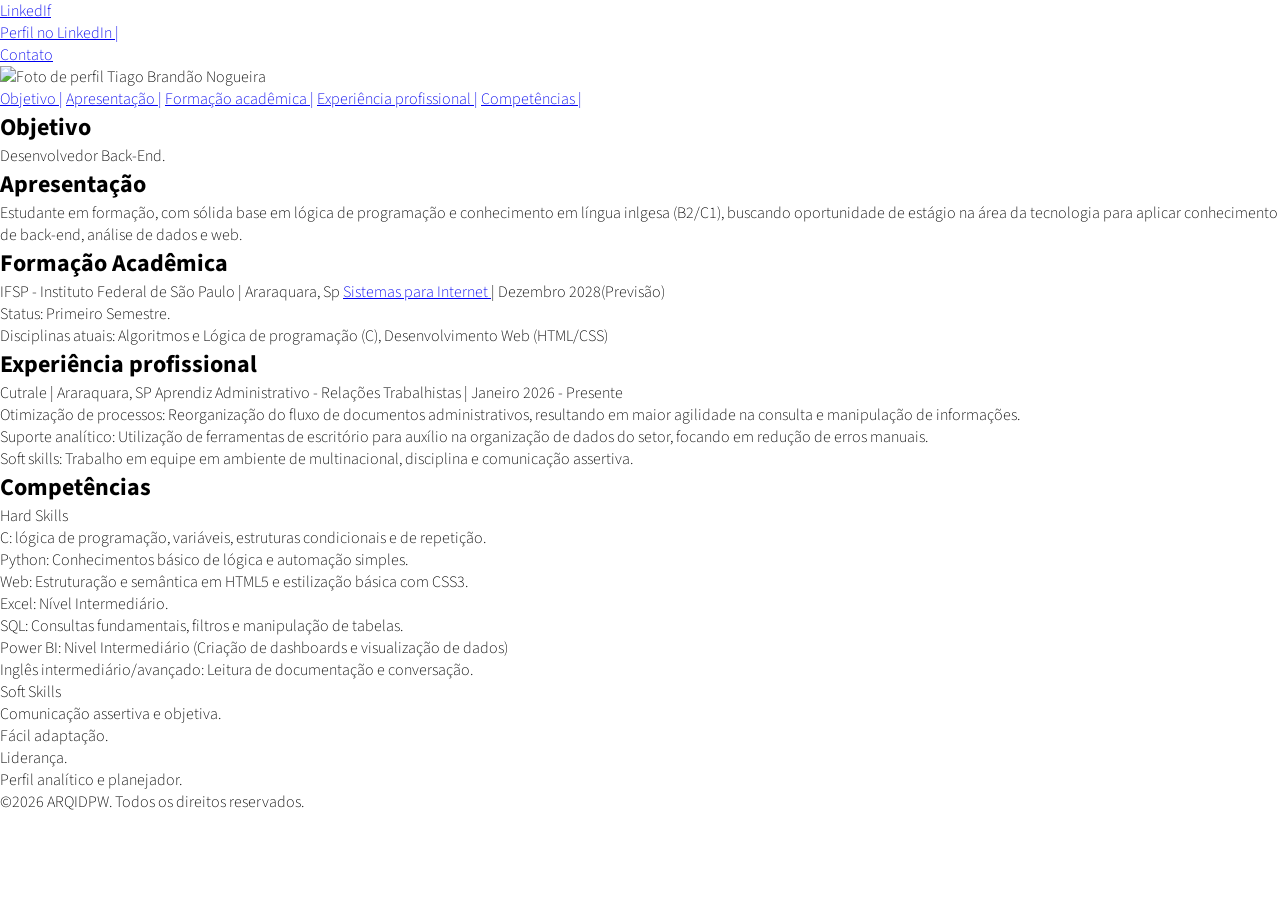
==== index.html @ 8becdbc6 "Estrutura do projeto" ====
<!DOCTYPE html>
<html lang="pt-BR">
    <head>
        <meta charset="UTF-8">
        <title>LinkedIF - Home</title>
        <link rel="shortcut icon" href="./img/linkedif_fav.png">
        <link rel="stylesheet" href="./css/style.css">
        <link rel="preconnect" href="https://fonts.googleapis.com">
        <link rel="preconnect" href="https://fonts.gstatic.com" crossorigin>
        <link href="https://fonts.googleapis.com/css2?family=Source+Sans+3:ital,wght@0,200..900;1,200..900&display=swap" rel="stylesheet">
    </head>
    <body class="source-sans-3-linkedif">
        <!--Cabeçalho principal da página-->
    <div id="header-container">
        <header id="page-header">
            <a href="./index.html">LinkedIf</a>
            <!--Menu principal da página-->
            <nav>
                <ul>
                    <li><a href="https://www.linkedin.com/in/tiago-nogueira-880b833b8/" target="_blank">Perfil no LinkedIn |</a></li>
                    
                    <li><a href="./html/contato.html">Contato</a></li>
                </ul>
            </nav>
            <!-- <hr> -->
        </header>
    </div>
        <!--Conteúdo principal-->
        <main>
            <header id="identificacao">
                <img src="./img/perfil.png" alt="Foto de perfil" width="50">
                <span>Tiago Brandão Nogueira</span>
                <nav>
                <a href="#objetivo">Objetivo |</a>
                <a href="#apresentacao">Apresentação |</a>
                <a href="#formacao">Formação acadêmica |</a>
                <a href="#exp">Experiência profissional |</a>
                <a href="#competencias">Competências |</a>
                </nav>
            </header>
            <section>
                <header>
                    <h2 id="objetivo">Objetivo</h2>
                </header>
                <p>Desenvolvedor Back-End.</p>
            </section>
            <section>
                <header>
                    <h2 id="apresentacao">Apresentação</h2>
                </header>
                <p>Estudante em formação, com sólida base em lógica de programação e conhecimento em língua inlgesa (B2/C1), buscando oportunidade de estágio na área da tecnologia para aplicar conhecimento de back-end, análise de dados e web.</p>
            </section>
            <section>
                <header>
                    <h2 id="formacao">Formação Acadêmica</h2>
                </header>
                <p>IFSP - Instituto Federal de São Paulo | Araraquara, Sp <a href="./html/tsi.html" target="_blank">Sistemas para Internet </a>| Dezembro 2028(Previsão)</p>
                <ul>
                    <li>Status: Primeiro Semestre.</li>
                    <li>Disciplinas atuais: Algoritmos e Lógica de programação (C), Desenvolvimento Web (HTML/CSS)</li>
                </ul>
            </section>
            <section>
                <header>
                    <h2 id="exp">Experiência profissional</h2>
                </header>
                <p>Cutrale | Araraquara, SP Aprendiz Administrativo - Relações Trabalhistas | Janeiro 2026 - Presente</p>
                <ul>
                    <li>Otimização de processos: Reorganização do fluxo de documentos administrativos, resultando em maior agilidade na consulta e manipulação de informações.</li>
                    <li>Suporte analítico: Utilização de ferramentas de escritório para auxílio na organização de dados do setor, focando em redução de erros manuais.</li>
                    <li>Soft skills: Trabalho em equipe em ambiente de multinacional, disciplina e comunicação assertiva.</li>
                </ul>
            </section>
            <section>
                <header>
                    <h2 id="competencias">Competências</h2>
                </header>
                <ul>
                <li>Hard Skills</li>
                    <ul>
                        <li>C: lógica de programação, variáveis, estruturas condicionais e de repetição.</li>
                        <li>Python: Conhecimentos básico de lógica e automação simples.</li>
                        <li>Web: Estruturação e semântica em HTML5 e estilização básica com CSS3.</li>
                        <li>Excel: Nível Intermediário.</li>
                        <li>SQL: Consultas fundamentais, filtros e manipulação de tabelas.</li>
                        <li>Power BI: Nivel Intermediário (Criação de dashboards e visualização de dados)</li>
                        <li>Inglês intermediário/avançado: Leitura de documentação e conversação.</li>
                    </ul>
                <li>Soft Skills</li>
                    <ul>
                        <li>Comunicação assertiva e objetiva.</li>
                        <li>Fácil adaptação.</li>
                        <li>Liderança.</li>
                        <li>Perfil analítico e planejador.</li>
                    </ul>
                </ul>
            </section>
        </main>
        <footer>
            <p>&copy;2026 ARQIDPW. Todos os direitos reservados.</p>
        </footer>
    </body>
</html>
---- css/style.css ----
/* Regra do reset */
*{
    padding: 0;
    margin: 0;
    box-sizing: border-box;
}

.source-sans-3-linkedif {
    font-family: "Source Sans 3", sans-serif;
    font-optical-sizing: auto;
    font-weight: 250;
    font-style: normal;
  }
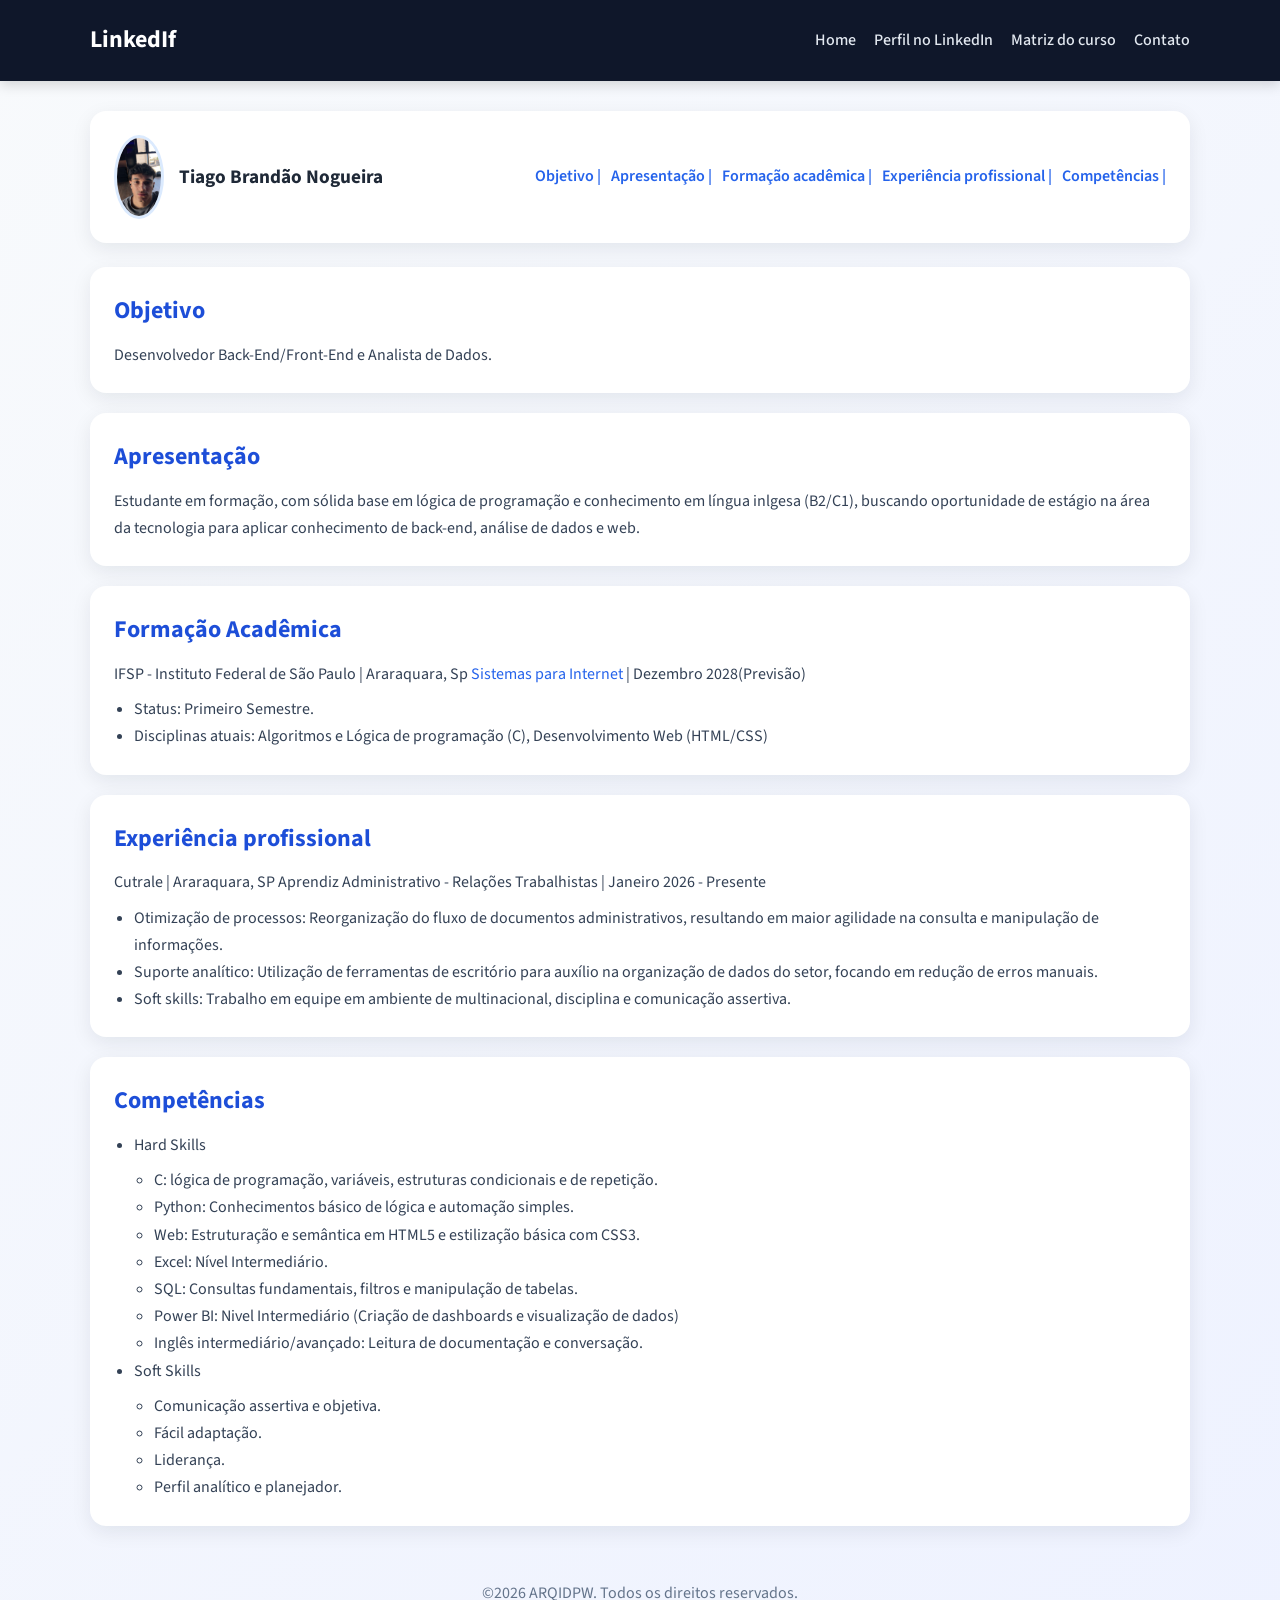
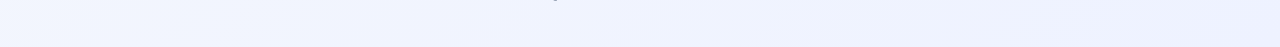
==== commit 4492bedb: "Subindo incremento de inforamação nas páginas html, estilização css e responsividade para todos os d" ====
--- a/index.html
+++ b/index.html
@@ -2,9 +2,10 @@
 <html lang="pt-BR">
     <head>
         <meta charset="UTF-8">
+        <meta name="viewport" content="width=device-width, initial-scale=1.0">
         <title>LinkedIF - Home</title>
-        <link rel="shortcut icon" href="./img/linkedif_fav.png">
-        <link rel="stylesheet" href="./css/style.css">
+        <link rel="shortcut icon" href="./img/favicon.ico" type="image/x-icon">
+        <link rel="stylesheet" href="./css/index.css">
         <link rel="preconnect" href="https://fonts.googleapis.com">
         <link rel="preconnect" href="https://fonts.gstatic.com" crossorigin>
         <link href="https://fonts.googleapis.com/css2?family=Source+Sans+3:ital,wght@0,200..900;1,200..900&display=swap" rel="stylesheet">
@@ -15,10 +16,17 @@
         <header id="page-header">
             <a href="./index.html">LinkedIf</a>
             <!--Menu principal da página-->
-            <nav>
+            <input type="checkbox" id="menu-toggle" class="menu-toggle">
+            <label for="menu-toggle" class="menu-toggle-label" aria-label="Abrir menu">
+                <span></span>
+                <span></span>
+                <span></span>
+            </label>
+            <nav class="menu-externo">
                 <ul>
-                    <li><a href="https://www.linkedin.com/in/tiago-nogueira-880b833b8/" target="_blank">Perfil no LinkedIn |</a></li>
-                    
+                    <li><a href="./index.html">Home</a></li>
+                    <li><a href="https://www.linkedin.com/in/tiago-nogueira-880b833b8/" target="_blank">Perfil no LinkedIn</a></li>
+                    <li><a href="./html/tsi.html">Matriz do curso</a></li>
                     <li><a href="./html/contato.html">Contato</a></li>
                 </ul>
             </nav>
@@ -28,9 +36,9 @@
         <!--Conteúdo principal-->
         <main>
             <header id="identificacao">
-                <img src="./img/perfil.png" alt="Foto de perfil" width="50">
+                <img src="./img/perfil.jpeg" alt="Foto de perfil" width="50">
                 <span>Tiago Brandão Nogueira</span>
-                <nav>
+                <nav class="menu-interno">
                 <a href="#objetivo">Objetivo |</a>
                 <a href="#apresentacao">Apresentação |</a>
                 <a href="#formacao">Formação acadêmica |</a>
@@ -38,19 +46,19 @@
                 <a href="#competencias">Competências |</a>
                 </nav>
             </header>
-            <section>
+            <section class="objetivosec">
                 <header>
                     <h2 id="objetivo">Objetivo</h2>
                 </header>
-                <p>Desenvolvedor Back-End.</p>
+                <p>Desenvolvedor Back-End/Front-End e Analista de Dados.</p>
             </section>
-            <section>
+            <section class="apresentacaosec">
                 <header>
                     <h2 id="apresentacao">Apresentação</h2>
                 </header>
                 <p>Estudante em formação, com sólida base em lógica de programação e conhecimento em língua inlgesa (B2/C1), buscando oportunidade de estágio na área da tecnologia para aplicar conhecimento de back-end, análise de dados e web.</p>
             </section>
-            <section>
+            <section class="formacaosec">
                 <header>
                     <h2 id="formacao">Formação Acadêmica</h2>
                 </header>
@@ -60,7 +68,7 @@
                     <li>Disciplinas atuais: Algoritmos e Lógica de programação (C), Desenvolvimento Web (HTML/CSS)</li>
                 </ul>
             </section>
-            <section>
+            <section class="competenciasec">
                 <header>
                     <h2 id="exp">Experiência profissional</h2>
                 </header>
@@ -71,7 +79,7 @@
                     <li>Soft skills: Trabalho em equipe em ambiente de multinacional, disciplina e comunicação assertiva.</li>
                 </ul>
             </section>
-            <section>
+            <section class="competenciasec">
                 <header>
                     <h2 id="competencias">Competências</h2>
                 </header>
--- a/css/index.css
+++ b/css/index.css
@@ -0,0 +1,198 @@
+/* Reset */
+* {
+    padding: 0;
+    margin: 0;
+    box-sizing: border-box;
+}
+
+body {
+    font-family: "Source Sans 3", sans-serif;
+    background: linear-gradient(135deg, #f8fafc 0%, #eef2ff 100%);
+    color: #1f2937;
+    line-height: 1.7;
+}
+
+#header-container {
+    background: #0f172a;
+    color: white;
+    padding: 20px 0;
+    box-shadow: 0 4px 12px rgba(0, 0, 0, 0.15);
+}
+
+#page-header {
+    width: 90%;
+    max-width: 1100px;
+    margin: 0 auto;
+    display: flex;
+    justify-content: space-between;
+    align-items: center;
+    flex-wrap: wrap;
+    gap: 15px;
+}
+
+#page-header > a {
+    color: white;
+    font-size: 1.5rem;
+    font-weight: 700;
+    text-decoration: none;
+}
+
+.menu-toggle,
+.menu-toggle-label {
+    display: none;
+}
+
+.menu-externo ul {
+    display: flex;
+    flex-wrap: wrap;
+    gap: 18px;
+    list-style: none;
+}
+
+.menu-externo a {
+    color: #e2e8f0;
+    text-decoration: none;
+    font-weight: 500;
+}
+
+.menu-externo a:hover {
+    color: #ffffff;
+    text-decoration: underline;
+}
+
+main {
+    width: 90%;
+    max-width: 1100px;
+    margin: 30px auto;
+}
+
+#identificacao {
+    background: white;
+    padding: 24px;
+    border-radius: 16px;
+    box-shadow: 0 6px 20px rgba(15, 23, 42, 0.08);
+    margin-bottom: 24px;
+    display: flex;
+    flex-wrap: wrap;
+    align-items: center;
+    gap: 15px;
+}
+
+#identificacao img {
+    border-radius: 50%;
+    border: 3px solid #dbeafe;
+}
+
+#identificacao span {
+    font-size: 1.2rem;
+    font-weight: 700;
+}
+
+.menu-interno {
+    margin-left: auto;
+    display: flex;
+    flex-wrap: wrap;
+    gap: 10px;
+}
+
+.menu-interno a {
+    color: #2563eb;
+    text-decoration: none;
+    font-weight: 600;
+}
+
+.menu-interno a:hover {
+    text-decoration: underline;
+}
+
+section {
+    background: white;
+    padding: 24px;
+    border-radius: 16px;
+    box-shadow: 0 6px 20px rgba(15, 23, 42, 0.08);
+    margin-bottom: 20px;
+}
+
+section h2 {
+    color: #1d4ed8;
+    margin-bottom: 10px;
+}
+
+section p,
+section li {
+    color: #334155;
+}
+
+section ul {
+    padding-left: 20px;
+    margin-top: 8px;
+}
+
+section a {
+    color: #2563eb;
+    text-decoration: none;
+}
+
+section a:hover {
+    text-decoration: underline;
+}
+
+footer {
+    text-align: center;
+    padding: 24px 0 40px;
+    color: #64748b;
+}
+
+@media (max-width: 768px) {
+    #page-header {
+        flex-direction: row;
+        align-items: center;
+        justify-content: space-between;
+    }
+
+    .menu-toggle-label {
+        display: flex;
+        flex-direction: column;
+        gap: 4px;
+        cursor: pointer;
+        padding: 4px;
+    }
+
+    .menu-toggle-label span {
+        display: block;
+        width: 24px;
+        height: 2px;
+        background: white;
+        border-radius: 2px;
+    }
+
+    .menu-externo {
+        display: none;
+        width: 100%;
+        margin-top: 10px;
+    }
+
+    .menu-toggle:checked + .menu-toggle-label + .menu-externo {
+        display: block;
+    }
+
+    .menu-externo ul {
+        flex-direction: column;
+        gap: 10px;
+        padding-top: 8px;
+    }
+
+    .menu-externo a {
+        display: block;
+    }
+
+    .menu-interno {
+        margin-left: 0;
+        margin-top: 10px;
+    }
+
+    #identificacao {
+        flex-direction: column;
+        align-items: flex-start;
+    }
+}
